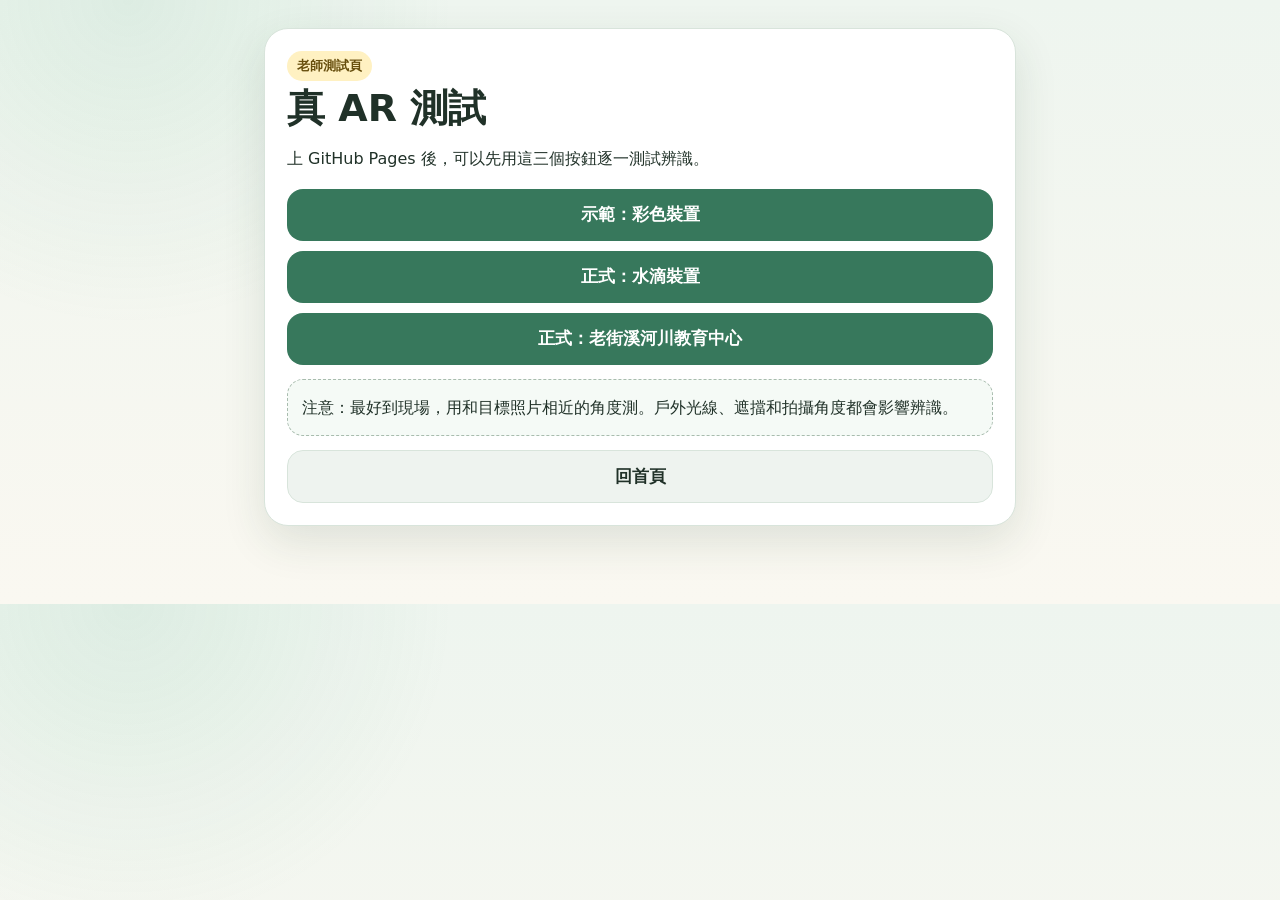
==== ar_test.html @ c42448d7 "Add files via upload" ====
<!doctype html><html lang="zh-Hant"><head><meta charset="utf-8"><meta name="viewport" content="width=device-width,initial-scale=1"><link rel="stylesheet" href="style.css"><title>AR 測試</title></head>
<body><div class="shell"><div class="card"><div class="pad"><span class="badge">老師測試頁</span><h1 style="font-size:38px">真 AR 測試</h1>
<p>上 GitHub Pages 後，可以先用這三個按鈕逐一測試辨識。</p>
<a class="btn primary block" href="ar_true.html?target=demo&return=ar_test.html">示範：彩色裝置</a>
<a class="btn primary block" style="margin-top:10px" href="ar_true.html?target=water&return=ar_test.html">正式：水滴裝置</a>
<a class="btn primary block" style="margin-top:10px" href="ar_true.html?target=river&return=ar_test.html">正式：老街溪河川教育中心</a>
<div class="notice">注意：最好到現場，用和目標照片相近的角度測。戶外光線、遮擋和拍攝角度都會影響辨識。</div>
<a class="btn secondary block" href="index.html">回首頁</a>
</div></div></div></body></html>
---- style.css ----
:root{
  --bg:#eef5ef; --ink:#203128; --muted:#6e7c72; --card:#fff;
  --green:#37785c; --green2:#dff0e5; --gold:#e4b857;
  --blue:#488da2; --line:#d8e4db; --danger:#b54c4c;
  --shadow:0 16px 44px rgba(35,65,45,.12);
}
*{box-sizing:border-box}
html{scroll-behavior:smooth}
body{
  margin:0; color:var(--ink);
  font-family:"Noto Sans TC","PingFang TC","Microsoft JhengHei",system-ui,sans-serif;
  background:
    radial-gradient(circle at 10% 0%,rgba(95,177,135,.12),transparent 25%),
    linear-gradient(180deg,#eef5ef,#faf8f1);
}
a{text-decoration:none;color:inherit}
.shell{max-width:780px;margin:auto;padding:14px 14px 64px}
.topbar{
  position:sticky;top:0;z-index:30;padding:10px 0;
  background:rgba(238,245,239,.92);backdrop-filter:blur(12px)
}
.topline{display:flex;align-items:center;justify-content:space-between;gap:12px}
.brand{font-weight:950;letter-spacing:.02em}
.pill{padding:6px 10px;border-radius:999px;background:#22352a;color:#fff;font-size:12px;font-weight:900}
.progress{height:9px;background:#d9e3da;border-radius:999px;overflow:hidden;margin-top:9px}
.progress>i{display:block;width:0;height:100%;background:linear-gradient(90deg,#3e8564,#e8bd60);transition:.35s}
.card{
  background:var(--card);border:1px solid var(--line);border-radius:24px;
  overflow:hidden;margin:14px 0;box-shadow:var(--shadow)
}
.pad{padding:22px}
.hero{min-height:290px;position:relative;background-position:center;background-size:cover;display:flex;align-items:flex-end}
.hero:after{content:"";position:absolute;inset:0;background:linear-gradient(180deg,rgba(10,25,16,.05),rgba(10,25,16,.82))}
.heroText{position:relative;z-index:2;padding:24px;color:white;width:100%}
h1{font-size:clamp(34px,8vw,55px);line-height:1.05;margin:8px 0}
h2{font-size:clamp(25px,6vw,34px);line-height:1.2;margin:5px 0 12px}
h3{margin:16px 0 8px}
p{line-height:1.75}
.lead{font-size:18px}
.small{font-size:13px;color:var(--muted)}
.badge{
  display:inline-flex;align-items:center;gap:6px;padding:6px 10px;border-radius:999px;
  background:#fff1c2;color:#674e0d;font-size:13px;font-weight:950
}
.notice{padding:14px;border:1px dashed #a8bcae;background:#f5faf6;border-radius:16px;margin:14px 0;line-height:1.7}
.btn{
  border:0;border-radius:16px;padding:14px 18px;font:inherit;font-size:17px;font-weight:950;
  cursor:pointer;display:inline-flex;justify-content:center;align-items:center;gap:8px;min-height:52px
}
.btn.primary{background:var(--green);color:white}
.btn.gold{background:var(--gold);color:#3b2c08}
.btn.secondary{background:#eef3ef;color:var(--ink);border:1px solid var(--line)}
.btn.danger{background:#f9eaea;color:#823636;border:1px solid #efc6c6}
.btn.block{width:100%}
.btn:disabled{opacity:.45;cursor:not-allowed}
.actions{display:flex;gap:10px;flex-wrap:wrap;margin-top:14px}.actions .btn{flex:1}
.photo{display:block;width:100%;max-height:460px;object-fit:cover;border-radius:20px;border:1px solid var(--line);margin:14px 0}
.photo.portrait{max-height:520px}
.grid2{display:grid;grid-template-columns:1fr 1fr;gap:12px}
.infoTile{padding:16px;background:#f3f8f3;border-radius:18px;text-align:center;font-weight:900}
.choice{
  width:100%;text-align:left;padding:15px 16px;margin:9px 0;border-radius:15px;
  background:#fbfcfa;border:1px solid var(--line);font:inherit;font-weight:850;cursor:pointer;color:var(--ink)
}
.choice:hover{border-color:#76a888}
.choice.correct{background:#e4f5e8;border-color:#9bd0a8}
.choice.wrong{background:#fff0ee;border-color:#e7b1aa}
.feedback{display:none;margin-top:12px;padding:13px 14px;border-radius:14px;line-height:1.65}
.feedback.show{display:block}.feedback.ok{background:#e5f5e8;border:1px solid #add7b5}.feedback.no{background:#fff0ee;border:1px solid #e8b4ad}
.step{display:flex;gap:12px;align-items:flex-start;margin:12px 0}
.stepNo{width:34px;height:34px;flex:0 0 34px;border-radius:50%;display:grid;place-items:center;background:var(--green);color:white;font-weight:950}
.input{
  width:100%;border:1px solid #bfcfc3;background:white;border-radius:15px;padding:14px 16px;
  font:inherit;font-size:18px;color:var(--ink);outline:none
}
.input:focus{border-color:#5d9d76;box-shadow:0 0 0 4px rgba(93,157,118,.12)}
.taskHead{display:flex;justify-content:space-between;gap:10px;align-items:flex-start}
.routeBadge{white-space:nowrap;background:#25392d;color:white;border-radius:999px;padding:6px 10px;font-size:12px;font-weight:950}
.routeList{display:grid;gap:8px;margin:14px 0}
.routeItem{display:flex;align-items:center;gap:10px;padding:11px 13px;border-radius:14px;background:#f5f8f4}
.routeDot{width:28px;height:28px;border-radius:50%;display:grid;place-items:center;background:#dfeae1;font-weight:900}
.routeItem.done{opacity:.65}.routeItem.current{outline:2px solid #6ca580;background:#ecf6ee}
.iconBadge{
  width:62px;height:62px;border-radius:20px;display:grid;place-items:center;
  background:linear-gradient(145deg,#e9f5ed,#fff3d9);font-size:30px;border:1px solid #d9e6dc
}
.resultGrid{display:grid;grid-template-columns:repeat(4,1fr);gap:8px;margin:18px 0}
.resultGrid div{padding:13px 5px;background:#f2f7f2;border-radius:15px;text-align:center;font-size:25px}
hr.sep{border:0;border-top:1px solid var(--line);margin:18px 0}
@media(max-width:620px){
  .grid2{grid-template-columns:1fr}
  .actions{flex-direction:column}.actions .btn{width:100%}
  .pad{padding:18px 15px}.hero{min-height:250px}
}
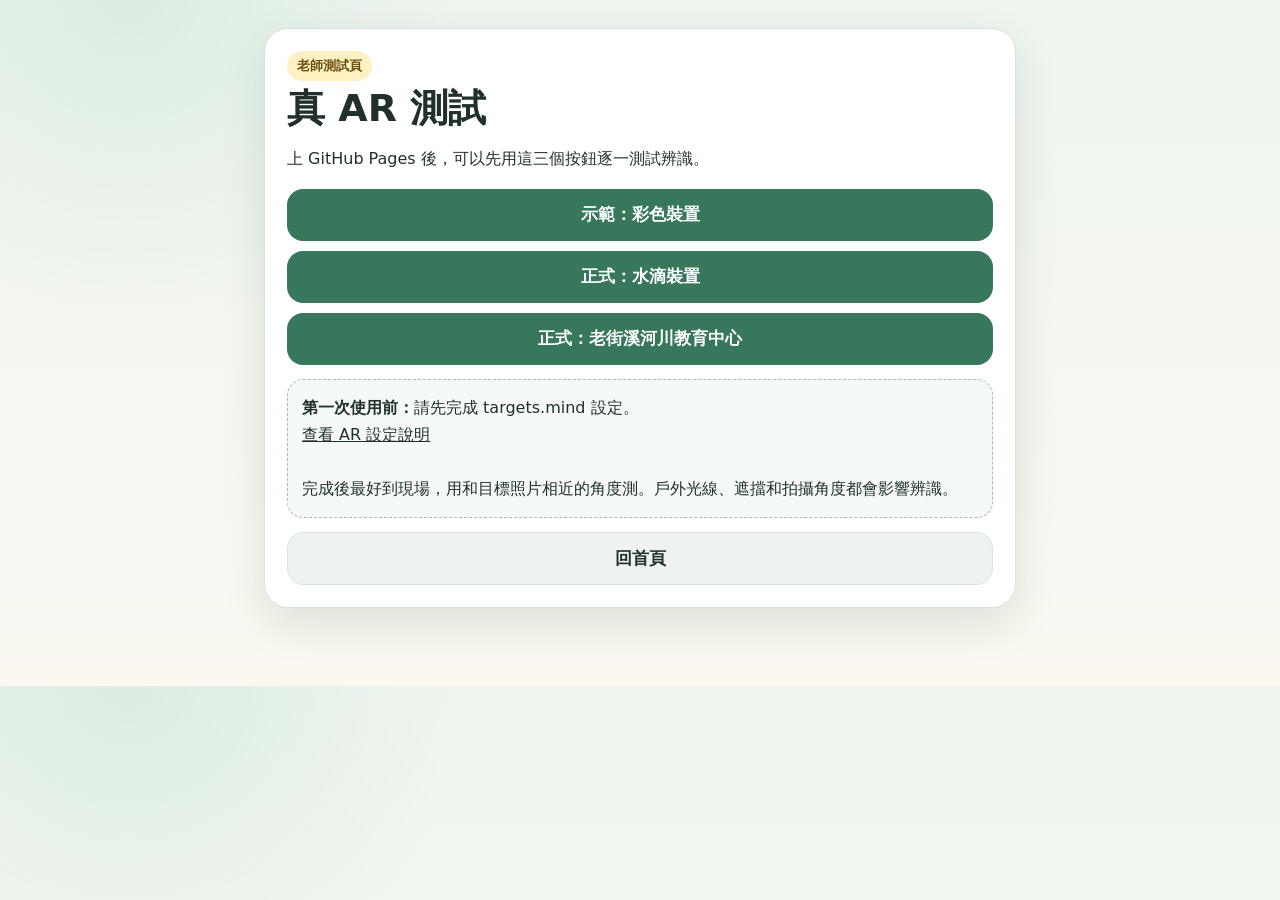
==== commit 3b37ab74: "Add files via upload" ====
--- a/ar_test.html
+++ b/ar_test.html
@@ -4,6 +4,6 @@
 <a class="btn primary block" href="ar_true.html?target=demo&return=ar_test.html">示範：彩色裝置</a>
 <a class="btn primary block" style="margin-top:10px" href="ar_true.html?target=water&return=ar_test.html">正式：水滴裝置</a>
 <a class="btn primary block" style="margin-top:10px" href="ar_true.html?target=river&return=ar_test.html">正式：老街溪河川教育中心</a>
-<div class="notice">注意：最好到現場，用和目標照片相近的角度測。戶外光線、遮擋和拍攝角度都會影響辨識。</div>
+<div class="notice"><b>第一次使用前：</b>請先完成 targets.mind 設定。<br><a href="ar_setup.html" style="text-decoration:underline">查看 AR 設定說明</a><br><br>完成後最好到現場，用和目標照片相近的角度測。戶外光線、遮擋和拍攝角度都會影響辨識。</div>
 <a class="btn secondary block" href="index.html">回首頁</a>
 </div></div></div></body></html>
